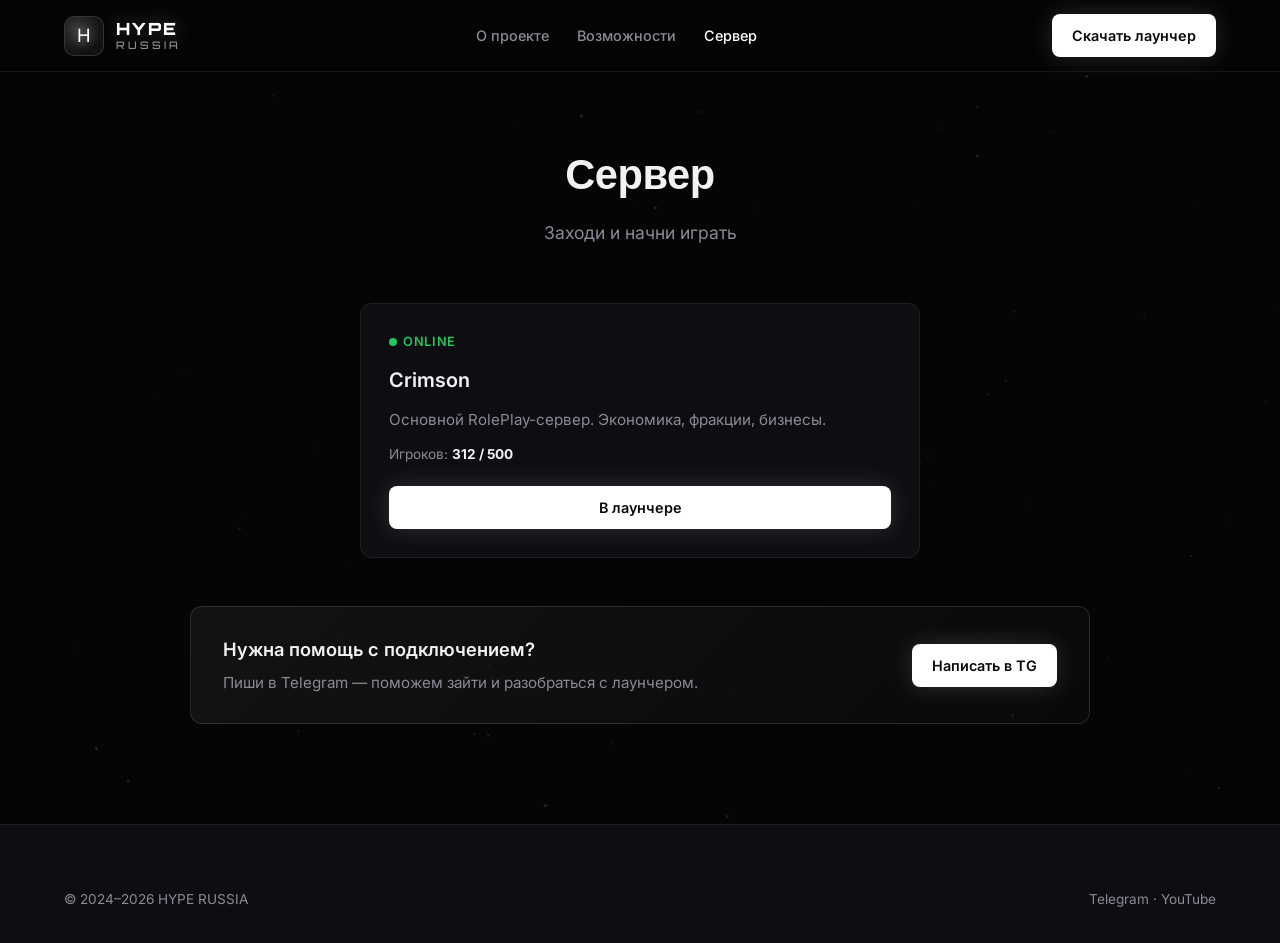
==== servers.html @ 05b58f57 "Add files via upload" ====
<!DOCTYPE html>
<html lang="ru">
<head>
    <meta charset="UTF-8">
    <meta name="viewport" content="width=device-width, initial-scale=1.0">
    <title>Сервер — HYPE RUSSIA</title>
    <link rel="preconnect" href="https://fonts.googleapis.com">
    <link rel="preconnect" href="https://fonts.gstatic.com" crossorigin>
    <link href="https://fonts.googleapis.com/css2?family=Inter:wght@300;400;500;600;700;800&family=Orbitron:wght@500;700;900&display=swap" rel="stylesheet">
    <link rel="stylesheet" href="styles.css">
</head>
<body>
    <canvas id="particles"></canvas>

    <header class="header">
        <div class="container header-inner">
            <a href="index.html" class="logo">
                <div class="logo-mark"><span class="logo-mask">H</span></div>
                <div class="logo-text-wrap">
                    <span class="logo-main">HYPE</span>
                    <span class="logo-sub">RUSSIA</span>
                </div>
            </a>
            <nav class="nav">
                <a href="index.html#about">О проекте</a>
                <a href="index.html#features">Возможности</a>
                <a href="servers.html" class="active">Сервер</a>
            </nav>
            <div class="header-actions">
                <a href="https://pixeldrain.com/u/7J3aRKDf" class="btn btn-primary" target="_blank" rel="noopener">Скачать лаунчер</a>
            </div>
            <button class="burger" id="burger" aria-label="Меню"><span></span><span></span><span></span></button>
        </div>
    </header>

    <div class="mobile-nav" id="mobile-nav">
        <a href="index.html">Главная</a>
        <a href="servers.html">Сервер</a>
        <a href="https://pixeldrain.com/u/7J3aRKDf" class="btn btn-primary" target="_blank" rel="noopener">Скачать лаунчер</a>
    </div>

    <section class="section page-hero">
        <div class="container">
            <div class="section-header">
                <h1 class="section-title">Сервер</h1>
                <p class="section-subtitle">Заходи и начни играть</p>
            </div>

            <div class="servers-grid">
                <div class="server-card">
                    <div class="server-status online"><span class="dot"></span> Online</div>
                    <h3>Crimson</h3>
                    <p class="server-desc">Основной RolePlay-сервер. Экономика, фракции, бизнесы.</p>
                    <div class="server-meta">
                        <span>Игроков: <strong>312 / 500</strong></span>
                    </div>
                    <a href="https://pixeldrain.com/u/7J3aRKDf" class="btn btn-primary" target="_blank" rel="noopener">В лаунчере</a>
                </div>
            </div>

            <div class="promo-box" style="margin-top:48px">
                <div class="promo-content">
                    <h3>Нужна помощь с подключением?</h3>
                    <p>Пиши в Telegram — поможем зайти и разобраться с лаунчером.</p>
                </div>
                <a href="https://t.me/hypeada" target="_blank" class="btn btn-primary">Написать в TG</a>
            </div>
        </div>
    </section>

    <footer class="footer">
        <div class="container">
            <div class="footer-bottom" style="border:none;padding-top:0">
                <p>© 2024–2026 HYPE RUSSIA</p>
                <p><a href="https://t.me/hypeada" target="_blank">Telegram</a> · <a href="https://www.youtube.com/@compiebrosigma" target="_blank">YouTube</a></p>
            </div>
        </div>
    </footer>
    <script src="script.js"></script>
</body>
</html>
---- styles.css ----
/* ===== Reset & Base ===== */
*, *::before, *::after {
    margin: 0;
    padding: 0;
    box-sizing: border-box;
}

:root {
    --bg: #050506;
    --bg-card: #0e0e12;
    --bg-elevated: #16161c;
    --text: #f2f2f5;
    --text-muted: #8a8a96;
    --accent: #e8e8ec;
    --accent-red: #c41e3a;
    --accent-glow: rgba(255, 255, 255, 0.25);
    --border: rgba(255, 255, 255, 0.07);
    --radius: 12px;
    --font: 'Inter', system-ui, sans-serif;
    --font-display: 'Orbitron', sans-serif;
}

html {
    scroll-behavior: smooth;
}

body {
    font-family: var(--font);
    background: var(--bg);
    color: var(--text);
    line-height: 1.6;
    overflow-x: hidden;
}

a {
    color: inherit;
    text-decoration: none;
}

img {
    max-width: 100%;
    display: block;
}

.container {
    width: 100%;
    max-width: 1200px;
    margin: 0 auto;
    padding: 0 24px;
}

/* ===== Particles Canvas ===== */
#particles {
    position: fixed;
    inset: 0;
    z-index: 0;
    pointer-events: none;
    opacity: 0.35;
}

/* ===== Header ===== */
.header {
    position: fixed;
    top: 0;
    left: 0;
    right: 0;
    z-index: 100;
    padding: 14px 0;
    background: rgba(5, 5, 6, 0.7);
    backdrop-filter: blur(18px);
    border-bottom: 1px solid var(--border);
    transition: background 0.3s;
}

.header-inner {
    display: flex;
    align-items: center;
    justify-content: space-between;
    gap: 24px;
}

/* Logo */
.logo {
    display: flex;
    align-items: center;
    gap: 12px;
}

.logo-mark {
    width: 40px;
    height: 40px;
    display: flex;
    align-items: center;
    justify-content: center;
    background: #111;
    border: 1px solid rgba(255,255,255,0.15);
    border-radius: 10px;
    position: relative;
    overflow: hidden;
}

.logo-mark::before {
    content: '';
    position: absolute;
    inset: 0;
    background: radial-gradient(circle at 30% 30%, rgba(255,255,255,0.15), transparent 70%);
}

.logo-mask {
    font-size: 1.15rem;
    color: #fff;
    text-shadow: 0 0 12px rgba(255,255,255,0.6);
    position: relative;
    z-index: 1;
}

.logo-text-wrap {
    display: flex;
    flex-direction: column;
    line-height: 1.1;
}

.logo-main {
    font-family: var(--font-display);
    font-weight: 900;
    font-size: 1.05rem;
    letter-spacing: 0.12em;
    color: #fff;
    text-shadow: 0 0 20px rgba(255,255,255,0.35);
}

.logo-sub {
    font-family: var(--font-display);
    font-weight: 500;
    font-size: 0.65rem;
    letter-spacing: 0.28em;
    color: rgba(255,255,255,0.55);
    margin-top: 2px;
}

.nav {
    display: flex;
    gap: 28px;
}

.nav a {
    font-size: 0.9rem;
    font-weight: 500;
    color: var(--text-muted);
    transition: color 0.2s;
}

.nav a:hover {
    color: var(--text);
}

.header-actions {
    display: flex;
    align-items: center;
    gap: 16px;
}

.online-badge {
    display: flex;
    align-items: center;
    gap: 8px;
    font-size: 0.85rem;
    color: var(--text-muted);
    background: var(--bg-elevated);
    padding: 6px 12px;
    border-radius: 20px;
    border: 1px solid var(--border);
}

.online-badge .dot {
    width: 8px;
    height: 8px;
    background: #22c55e;
    border-radius: 50%;
    animation: pulse 2s infinite;
}

@keyframes pulse {
    0%, 100% { opacity: 1; box-shadow: 0 0 0 0 rgba(34, 197, 94, 0.4); }
    50% { opacity: 0.8; box-shadow: 0 0 0 6px rgba(34, 197, 94, 0); }
}

.burger {
    display: none;
    flex-direction: column;
    gap: 5px;
    background: none;
    border: none;
    cursor: pointer;
    padding: 4px;
}

.burger span {
    width: 22px;
    height: 2px;
    background: var(--text);
    border-radius: 2px;
    transition: 0.3s;
}

.mobile-nav {
    display: none;
    position: fixed;
    top: 70px;
    left: 0;
    right: 0;
    background: var(--bg-card);
    border-bottom: 1px solid var(--border);
    padding: 20px 24px;
    flex-direction: column;
    gap: 16px;
    z-index: 99;
}

.mobile-nav.active {
    display: flex;
}

.mobile-nav a {
    font-size: 1rem;
    color: var(--text-muted);
}

/* ===== Buttons ===== */
.btn {
    display: inline-flex;
    align-items: center;
    justify-content: center;
    gap: 8px;
    padding: 10px 20px;
    font-family: var(--font);
    font-size: 0.9rem;
    font-weight: 600;
    border-radius: 8px;
    border: none;
    cursor: pointer;
    transition: all 0.2s;
    white-space: nowrap;
}

.btn-primary {
    background: #fff;
    color: #0a0a0c;
    box-shadow: 0 0 24px rgba(255,255,255,0.15);
}

.btn-primary:hover {
    background: #e8e8ec;
    transform: translateY(-1px);
    box-shadow: 0 0 32px rgba(255,255,255,0.25);
}

.btn-outline {
    background: transparent;
    color: var(--text);
    border: 1px solid rgba(255,255,255,0.2);
}

.btn-outline:hover {
    border-color: rgba(255,255,255,0.4);
    background: rgba(255,255,255,0.05);
}

.btn-lg {
    padding: 14px 28px;
    font-size: 1rem;
}

/* ===== Hero ===== */
.hero {
    position: relative;
    min-height: 100vh;
    display: flex;
    flex-direction: column;
    justify-content: center;
    padding: 120px 0 80px;
    z-index: 1;
    overflow: hidden;
}

.hero-bg {
    position: absolute;
    inset: 0;
    z-index: 0;
}

.hero-bg-img {
    width: 100%;
    height: 100%;
    object-fit: cover;
    object-position: center 20%;
    opacity: 0.55;
    filter: brightness(0.7) contrast(1.1);
}

.hero-overlay {
    position: absolute;
    inset: 0;
    background: 
        linear-gradient(180deg, 
            rgba(5,5,6,0.4) 0%, 
            rgba(5,5,6,0.55) 40%,
            rgba(5,5,6,0.92) 75%,
            var(--bg) 100%),
        radial-gradient(ellipse 70% 50% at 50% 30%, transparent 0%, rgba(5,5,6,0.5) 100%);
}

.hero-content {
    position: relative;
    z-index: 2;
    text-align: center;
    max-width: 800px;
    margin: 0 auto;
}

.hero-badge {
    display: inline-block;
    padding: 6px 14px;
    font-size: 0.75rem;
    font-weight: 600;
    letter-spacing: 0.1em;
    text-transform: uppercase;
    color: rgba(255,255,255,0.85);
    background: rgba(255,255,255,0.08);
    border: 1px solid rgba(255,255,255,0.18);
    border-radius: 20px;
    margin-bottom: 24px;
    backdrop-filter: blur(8px);
}

.hero-title {
    font-family: var(--font-display);
    font-size: clamp(2.5rem, 6vw, 4.2rem);
    font-weight: 900;
    line-height: 1.15;
    margin-bottom: 24px;
    letter-spacing: -0.02em;
    text-shadow: 0 0 40px rgba(0,0,0,0.6);
}

.hero-title .line {
    display: block;
}

.hero-title .accent {
    color: #fff;
    text-shadow: 
        0 0 30px rgba(255,255,255,0.5),
        0 0 60px rgba(255,255,255,0.2);
}

.hero-desc {
    font-size: 1.15rem;
    color: rgba(240,240,245,0.75);
    max-width: 560px;
    margin: 0 auto 36px;
    line-height: 1.7;
    text-shadow: 0 2px 12px rgba(0,0,0,0.5);
}

.hero-cta {
    display: flex;
    gap: 16px;
    justify-content: center;
    flex-wrap: wrap;
    margin-bottom: 56px;
}

.hero-stats {
    display: flex;
    justify-content: center;
    gap: 48px;
    flex-wrap: wrap;
}

.stat {
    text-align: center;
}

.stat-value {
    font-family: var(--font-display);
    font-size: 1.8rem;
    font-weight: 700;
    color: #fff;
    text-shadow: 0 0 20px rgba(255,255,255,0.3);
}

.stat-label {
    font-size: 0.85rem;
    color: rgba(255,255,255,0.55);
    margin-top: 4px;
}

.hero-scroll {
    position: absolute;
    bottom: 32px;
    left: 50%;
    transform: translateX(-50%);
    display: flex;
    flex-direction: column;
    align-items: center;
    gap: 8px;
    color: rgba(255,255,255,0.45);
    font-size: 0.8rem;
    z-index: 2;
}

.scroll-arrow {
    width: 20px;
    height: 20px;
    border-right: 2px solid rgba(255,255,255,0.4);
    border-bottom: 2px solid rgba(255,255,255,0.4);
    transform: rotate(45deg);
    animation: bounce 2s infinite;
}

@keyframes bounce {
    0%, 100% { transform: rotate(45deg) translateY(0); }
    50% { transform: rotate(45deg) translateY(6px); }
}

/* ===== Sections ===== */
.section {
    position: relative;
    padding: 100px 0;
    z-index: 1;
}

.section-header {
    text-align: center;
    margin-bottom: 56px;
}

.section-title {
    font-family: var(--font-display);
    font-size: clamp(1.8rem, 4vw, 2.6rem);
    font-weight: 700;
    margin-bottom: 12px;
    letter-spacing: -0.01em;
}

.section-subtitle {
    font-size: 1.1rem;
    color: var(--text-muted);
}

/* ===== About ===== */
.about-grid {
    display: grid;
    grid-template-columns: repeat(3, 1fr);
    gap: 24px;
}

.about-card {
    background: var(--bg-card);
    border: 1px solid var(--border);
    border-radius: var(--radius);
    padding: 32px 28px;
    transition: all 0.3s;
}

.about-card:hover {
    border-color: rgba(255,255,255,0.18);
    transform: translateY(-4px);
    box-shadow: 0 12px 40px rgba(0,0,0,0.4);
}

.about-icon {
    font-size: 2rem;
    margin-bottom: 16px;
}

.about-card h3 {
    font-size: 1.2rem;
    font-weight: 600;
    margin-bottom: 10px;
}

.about-card p {
    font-size: 0.95rem;
    color: var(--text-muted);
    line-height: 1.6;
}

/* ===== Features ===== */
.features {
    background: linear-gradient(180deg, transparent, rgba(255,255,255,0.015), transparent);
}

.features-grid {
    display: grid;
    grid-template-columns: repeat(3, 1fr);
    gap: 20px;
}

.feature-item {
    background: var(--bg-card);
    border: 1px solid var(--border);
    border-radius: var(--radius);
    padding: 28px 24px;
    transition: all 0.3s;
}

.feature-item:hover {
    border-color: rgba(255,255,255,0.15);
    background: var(--bg-elevated);
}

.feature-num {
    font-family: var(--font-display);
    font-size: 0.85rem;
    font-weight: 700;
    color: rgba(255,255,255,0.4);
    margin-bottom: 12px;
}

.feature-item h3 {
    font-size: 1.1rem;
    font-weight: 600;
    margin-bottom: 8px;
}

.feature-item p {
    font-size: 0.9rem;
    color: var(--text-muted);
    line-height: 1.55;
}

/* ===== Start ===== */
.steps {
    display: flex;
    align-items: stretch;
    gap: 0;
    max-width: 900px;
    margin: 0 auto 48px;
}

.step {
    flex: 1;
    background: var(--bg-card);
    border: 1px solid var(--border);
    border-radius: var(--radius);
    padding: 36px 32px;
    display: flex;
    flex-direction: column;
    gap: 16px;
}

.step-number {
    width: 48px;
    height: 48px;
    display: flex;
    align-items: center;
    justify-content: center;
    background: #1a1a1e;
    border: 1px solid rgba(255,255,255,0.15);
    border-radius: 12px;
    font-family: var(--font-display);
    font-size: 1.3rem;
    font-weight: 700;
    color: #fff;
    text-shadow: 0 0 12px rgba(255,255,255,0.4);
}

.step-content h3 {
    font-size: 1.25rem;
    font-weight: 600;
    margin-bottom: 8px;
}

.step-content p {
    font-size: 0.95rem;
    color: var(--text-muted);
    margin-bottom: 20px;
    line-height: 1.6;
}

.step-divider {
    width: 40px;
    display: flex;
    align-items: center;
    justify-content: center;
    position: relative;
}

.step-divider::before {
    content: '';
    position: absolute;
    width: 100%;
    height: 2px;
    background: linear-gradient(90deg, rgba(255,255,255,0.3), transparent);
}

.promo-box {
    display: flex;
    align-items: center;
    justify-content: space-between;
    gap: 24px;
    background: linear-gradient(135deg, rgba(255,255,255,0.06), rgba(255,255,255,0.02));
    border: 1px solid rgba(255,255,255,0.12);
    border-radius: var(--radius);
    padding: 28px 32px;
    max-width: 900px;
    margin: 0 auto;
}

.promo-content h3 {
    font-size: 1.15rem;
    font-weight: 600;
    margin-bottom: 6px;
}

.promo-content p {
    font-size: 0.95rem;
    color: var(--text-muted);
}

.promo-code {
    display: inline-block;
    font-family: var(--font-display);
    font-weight: 700;
    color: #fff;
    background: rgba(255,255,255,0.1);
    padding: 2px 10px;
    border-radius: 4px;
    letter-spacing: 0.08em;
    text-shadow: 0 0 10px rgba(255,255,255,0.3);
}

/* ===== FAQ ===== */
.faq-list {
    max-width: 720px;
    margin: 0 auto;
}

.faq-item {
    border-bottom: 1px solid var(--border);
}

.faq-question {
    width: 100%;
    display: flex;
    align-items: center;
    justify-content: space-between;
    gap: 16px;
    padding: 20px 0;
    background: none;
    border: none;
    color: var(--text);
    font-family: var(--font);
    font-size: 1.05rem;
    font-weight: 500;
    text-align: left;
    cursor: pointer;
    transition: color 0.2s;
}

.faq-question:hover {
    color: #fff;
}

.faq-question svg {
    flex-shrink: 0;
    transition: transform 0.3s;
    color: var(--text-muted);
}

.faq-item.active .faq-question svg {
    transform: rotate(180deg);
    color: #fff;
}

.faq-answer {
    max-height: 0;
    overflow: hidden;
    transition: max-height 0.35s ease, padding 0.35s ease;
}

.faq-item.active .faq-answer {
    max-height: 200px;
    padding-bottom: 20px;
}

.faq-answer p {
    font-size: 0.95rem;
    color: var(--text-muted);
    line-height: 1.65;
}

/* ===== Footer ===== */
.footer {
    position: relative;
    padding: 64px 0 32px;
    border-top: 1px solid var(--border);
    background: var(--bg-card);
    z-index: 1;
}

.footer-top {
    display: flex;
    justify-content: space-between;
    gap: 48px;
    margin-bottom: 48px;
}

.footer-brand p {
    margin-top: 16px;
    font-size: 0.9rem;
    color: var(--text-muted);
    line-height: 1.6;
}

.footer-links {
    display: flex;
    gap: 56px;
}

.footer-col {
    display: flex;
    flex-direction: column;
    gap: 10px;
}

.footer-col h4 {
    font-size: 0.85rem;
    font-weight: 600;
    text-transform: uppercase;
    letter-spacing: 0.06em;
    color: var(--text-muted);
    margin-bottom: 4px;
}

.footer-col a {
    font-size: 0.95rem;
    color: var(--text);
    transition: color 0.2s;
}

.footer-col a:hover {
    color: #fff;
}

.footer-bottom {
    padding-top: 24px;
    border-top: 1px solid var(--border);
    display: flex;
    justify-content: space-between;
    gap: 16px;
    flex-wrap: wrap;
    font-size: 0.85rem;
    color: var(--text-muted);
}

.disclaimer {
    opacity: 0.7;
}

/* ===== Responsive ===== */
@media (max-width: 900px) {
    .nav, .header-actions .online-badge {
        display: none;
    }

    .burger {
        display: flex;
    }

    .about-grid,
    .features-grid {
        grid-template-columns: 1fr;
    }

    .steps {
        flex-direction: column;
    }

    .step-divider {
        width: 100%;
        height: 40px;
    }

    .step-divider::before {
        width: 2px;
        height: 100%;
        background: linear-gradient(180deg, rgba(255,255,255,0.3), transparent);
    }

    .promo-box {
        flex-direction: column;
        text-align: center;
    }

    .footer-top {
        flex-direction: column;
    }

    .footer-links {
        gap: 32px;
        flex-wrap: wrap;
    }
}

@media (max-width: 600px) {
    .hero-stats {
        gap: 28px;
    }

    .stat-value {
        font-size: 1.5rem;
    }

    .hero-cta {
        flex-direction: column;
        align-items: center;
    }

    .btn-lg {
        width: 100%;
        max-width: 280px;
    }

    .hero-bg-img {
        object-position: center 15%;
    }
}

/* ===== Servers ===== */
.page-hero {
    padding-top: 140px;
}

.servers-grid {
    display: grid;
    grid-template-columns: 1fr;
    gap: 20px;
    max-width: 560px;
    margin: 0 auto;
}

.server-card {
    background: var(--bg-card);
    border: 1px solid var(--border);
    border-radius: var(--radius);
    padding: 28px;
    display: flex;
    flex-direction: column;
    gap: 12px;
    transition: border-color 0.2s;
}

.server-card:hover {
    border-color: rgba(255,255,255,0.2);
}

.server-status {
    display: inline-flex;
    align-items: center;
    gap: 6px;
    font-size: 0.8rem;
    font-weight: 600;
    text-transform: uppercase;
    letter-spacing: 0.05em;
}

.server-status .dot {
    width: 8px;
    height: 8px;
    border-radius: 50%;
}

.server-status.online { color: #22c55e; }
.server-status.online .dot { background: #22c55e; }
.server-status.offline { color: #666; }
.server-status.offline .dot { background: #555; }

.server-card h3 {
    font-size: 1.25rem;
    font-weight: 600;
}

.server-desc {
    font-size: 0.95rem;
    color: var(--text-muted);
    flex: 1;
}

.server-meta {
    display: flex;
    flex-direction: column;
    gap: 4px;
    font-size: 0.85rem;
    color: var(--text-muted);
    margin-bottom: 8px;
}

.server-meta strong {
    color: var(--text);
}

.nav a.active {
    color: #fff;
}

/* Responsive extras */
@media (max-width: 900px) {
    .servers-grid {
        grid-template-columns: 1fr;
    }
}
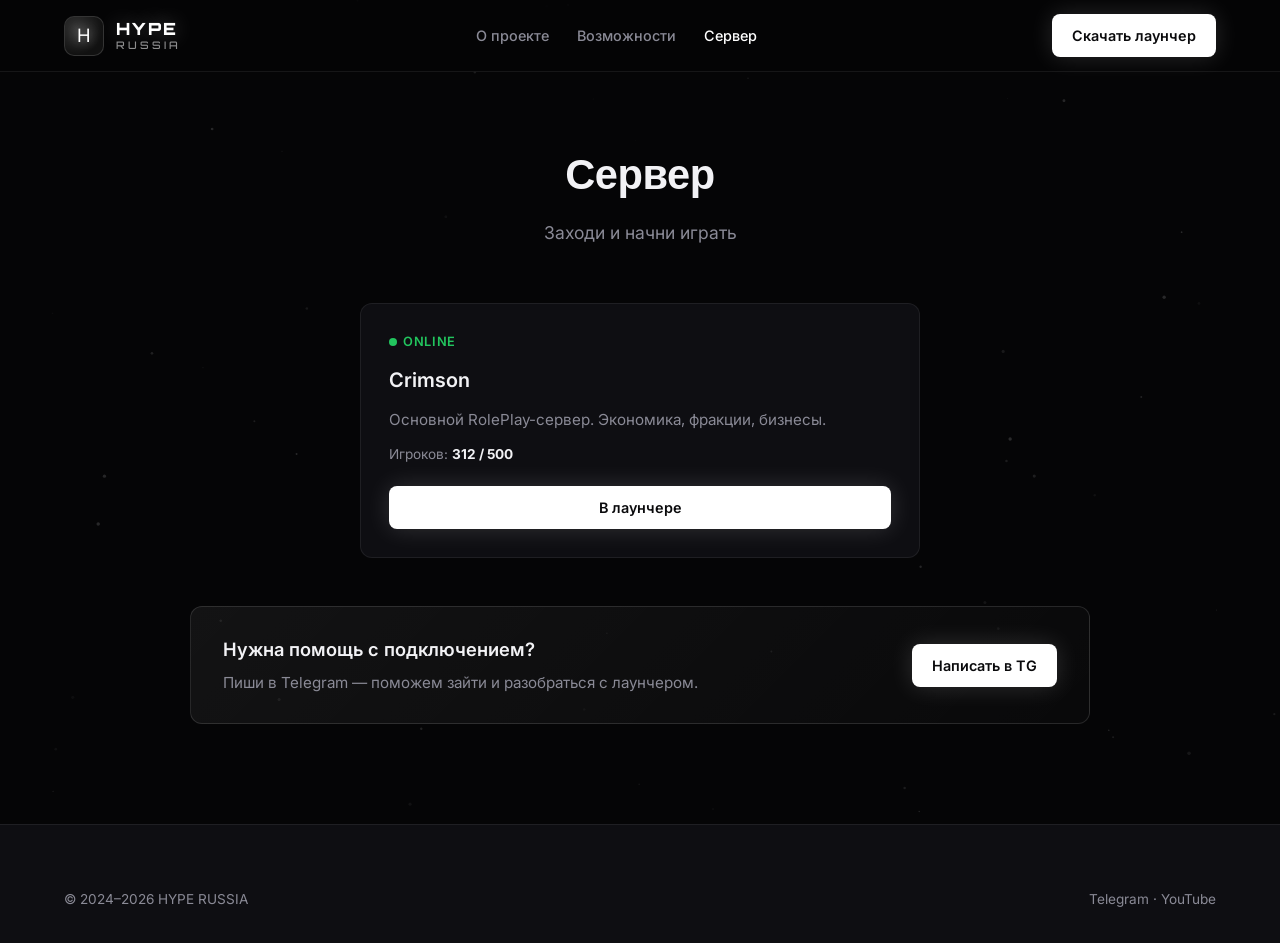
==== commit dda1eec9: "servers.html" ====
--- a/servers.html
+++ b/servers.html
@@ -27,7 +27,7 @@
                 <a href="servers.html" class="active">Сервер</a>
             </nav>
             <div class="header-actions">
-                <a href="https://pixeldrain.com/u/7J3aRKDf" class="btn btn-primary" target="_blank" rel="noopener">Скачать лаунчер</a>
+                <a href="https://pixeldrain.com/u/n4BL4mfJ" class="btn btn-primary" target="_blank" rel="noopener">Скачать лаунчер</a>
             </div>
             <button class="burger" id="burger" aria-label="Меню"><span></span><span></span><span></span></button>
         </div>
@@ -36,7 +36,7 @@
     <div class="mobile-nav" id="mobile-nav">
         <a href="index.html">Главная</a>
         <a href="servers.html">Сервер</a>
-        <a href="https://pixeldrain.com/u/7J3aRKDf" class="btn btn-primary" target="_blank" rel="noopener">Скачать лаунчер</a>
+        <a href="https://pixeldrain.com/u/n4BL4mfJ" class="btn btn-primary" target="_blank" rel="noopener">Скачать лаунчер</a>
     </div>
 
     <section class="section page-hero">
@@ -54,7 +54,7 @@
                     <div class="server-meta">
                         <span>Игроков: <strong>312 / 500</strong></span>
                     </div>
-                    <a href="https://pixeldrain.com/u/7J3aRKDf" class="btn btn-primary" target="_blank" rel="noopener">В лаунчере</a>
+                    <a href="https://pixeldrain.com/u/n4BL4mfJ" class="btn btn-primary" target="_blank" rel="noopener">В лаунчере</a>
                 </div>
             </div>
 
